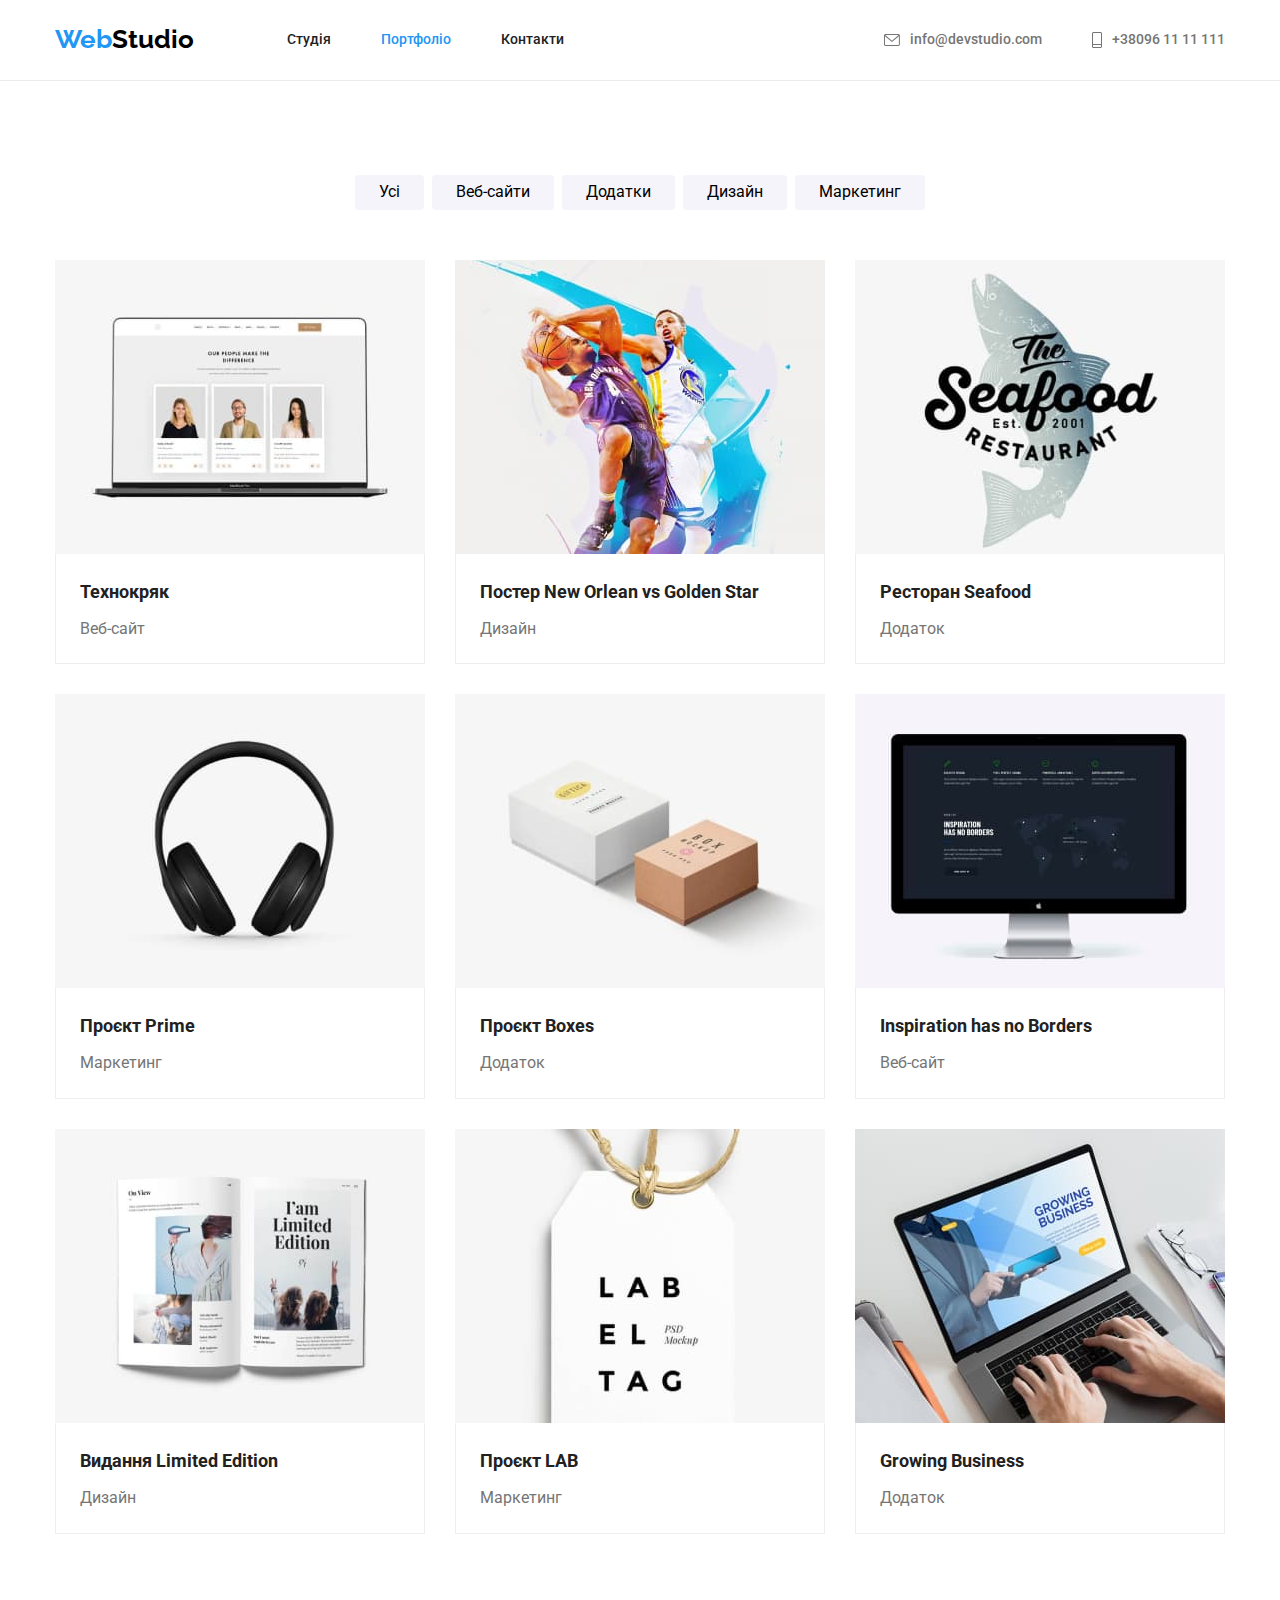
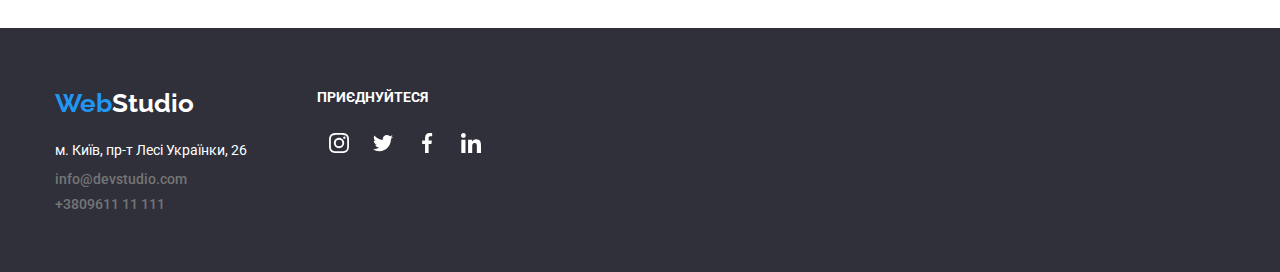
==== portfolio.html @ 87574e4a "finish-work" ====
<!DOCTYPE html>
<html lang="uk">
  <head>
    <meta charset="UTF-8">
    <meta http-equiv="X-UA-Compatible" content="IE=edge">
    <meta name="viewport" content="width=device-width, initial-scale=1.0">
    <title>Document</title>
    <link
      rel="stylesheet"
      href="https://cdnjs.cloudflare.com/ajax/libs/modern-normalize/1.0.0/modern-normalize.min.css">
    <link
      href="https://fonts.googleapis.com/css2?family=Raleway:wght@700&family=Roboto:wght@400;500;700;900&display=swap"
      rel="stylesheet">
    <link rel="stylesheet" href="./css/stiles.css">
  </head>
  <body>
    <header class="border">
      <div class="container head-stile">
        <nav class="nav">
          <a href="./index.html" class="logo"><span class="logo-decoration">Web</span>Studio</a>
          <ul class="menu-header">
            <li class="nav-link"><a href="./index.html" class="link">Студія</a></li>
            <li class="nav-link current"><a href="./portfolio.html" class="link">Портфоліо</a></li>
            <li class="nav-link"><a href="#" class="link">Контакти</a></li>
        </ul>
        </nav>
        <ul class="contact-list">
          <li class="contact-header"><a href="mailto:info@devstudio.com" class="contacts">
            <svg class="icon-contact" width="16px" height="12px">
              <use href="./images/icon-sprite.svg#icon-mail"></use>
            </svg>info@devstudio.com</a></li>
          <li class="contact-header"><a href="tel:+380961111111" class="contacts">
            <svg class="icon-contact" width="10px" height="16px">
              <use href="./images/icon-sprite.svg#icon-tel"></use>
            </svg>+38096 11 11 111</a></li>
        </ul>
        </div>
    </header>
    <main>
      <section class="section-position">
        <div class="container">
          <ul class="menu-portfolio">
            <li class="icon-button">
              <button type="button" class="button button-portfolio">Усі</button>
            </li>
            <li class="icon-button">
              <button type="button" class="button button-portfolio">
                Веб-сайти
              </button>
            </li>
            <li class="icon-button">
              <button type="button" class="button button-portfolio">
                Додатки
              </button>
            </li>
            <li class="icon-button">
              <button type="button" class="button button-portfolio">
                Дизайн
              </button>
            </li>
            <li class="icon-button">
              <button type="button" class="button button-portfolio">
                Маркетинг
              </button>
            </li>
          </ul>
          <ul class="products">
            <li class="icon-product">
              <a href="#">
                <img src="./images/Технокряк.jpg" alt="Технокряк" width="370">
                <div class="container-product">
                  <h3 class="name-product">Технокряк</h3>
                  <p class="group">Веб-сайт</p>
                </div>
              </a>
            </li>
            <li class="icon-product">
              <a href="#">
                <img
                  src="./images/Постер.jpg"
                  alt="Постер New Orlean vs Golden Star"
                  width="370">
                <div class="container-product">
                  <h3 class="name-product">Постер New Orlean vs Golden Star</h3>
                  <p class="group">Дизайн</p>
                </div>
              </a>
            </li>
            <li class="icon-product">
              <a href="#">
                <img
                  src="./images/Ресторан.jpg"
                  alt="Ресторан Seafood"
                  width="370">
                <div class="container-product">
                  <h3 class="name-product">Ресторан Seafood</h3>
                  <p class="group">Додаток</p>
                </div>
              </a>
            </li>
            <li class="icon-product">
              <a href="#">
                <img src="./images/Prime.jpg" alt="Проєкт Prime" width="370">
                <div class="container-product">
                  <h3 class="name-product">Проєкт Prime</h3>
                  <p class="group">Маркетинг</p>
                </div>
              </a>
            </li>
            <li class="icon-product">
              <a href="#">
                <img src="./images/Boxes.jpg" alt="Проєкт Boxes" width="370">
                <div class="container-product">
                  <h3 class="name-product">Проєкт Boxes</h3>
                  <p class="group">Додаток</p>
                </div>
              </a>
            </li>
            <li class="icon-product">
              <a href="">
                <img
                  src="./images/Inspiration.jpg"
                  alt="Inspiration has no Borders"
                  width="370">
                <div class="container-product">
                  <h3 class="name-product">Inspiration has no Borders</h3>
                  <p class="group">Веб-сайт</p>
                </div>
              </a>
            </li>
            <li class="icon-product">
              <a href="#">
                <img
                  src="./images/Видання.jpg"
                  alt="Видання Limited Edition"
                  width="370">
                <div class="container-product">
                  <h3 class="name-product">Видання Limited Edition</h3>
                  <p class="group">Дизайн</p>
                </div>
              </a>
            </li>
            <li class="icon-product">
              <a href="#">
                <img src="./images/LAB.jpg" alt="Проєкт LAB" width="370">
                <div class="container-product">
                  <h3 class="name-product">Проєкт LAB</h3>
                  <p class="group">Маркетинг</p>
                </div>
              </a>
            </li>
            <li class="icon-product">
              <a href="#">
                <img
                  src="./images/Growing.jpg"
                  alt="Growing Business"
                  width="370">
                <div class="container-product">
                  <h3 class="name-product">Growing Business</h3>
                  <p class="group">Додаток</p>
                </div>
              </a>
            </li>
          </ul>
        </div>
      </section>
    </main>
    <footer class="bg-footer">
      <div class="container footer-position">
        <div class="address-position">
        <a href="./index.html" class="logo logo-footer"><span class="logo-decoration">Web</span>Studio</a>
        <address>
          <ul>
            <li class="decor-address"><a href="https://goo.gl/maps/CPtrU1FHBa2aNyZL9" target="_blank" rel="noopener noreferrer nofollow" class="address">м. Київ, пр-т Лесі Українки, 26</a></li>
            <li class="tell"><a href="mailto:info@devstudio.com" class="contacts">info@devstudio.com</a></li>
            <li><a href="tel:+380961111111" class="contacts">+3809611 11 111</a></li>
          </ul>
        </address>
      </div>
      <div>
      <span class="main-social-link">Приєднуйтеся</span>
      <ul class="footer-social-link">
        <li class="footer-link"><a href="">
          <svg class="footer-icon" width="20px" height="20px">
            <use href="./images/icon-sprite.svg#icon-instagram"></use>
          </svg>
        </a></li>
        <li class="footer-link"><a href="">
          <svg class="footer-icon" width="20px" height="20px">
            <use href="./images/icon-sprite.svg#icon-twitter"></use>
          </svg >
        </a></li>
        <li class="footer-link"><a href="">
          <svg class="footer-icon" width="20px" height="20px">
            <use href="./images/icon-sprite.svg#icon-facebook"></use>
          </svg>
        </a></li>
        <li class="footer-link"><a href="">
          <svg class="footer-icon" width="20px" height="20px">
            <use href="./images/icon-sprite.svg#icon-linkedin"></use>
          </svg>
        </a></li>
      </ul>
      </div>
      </div>
      </footer>
  </body>
</html>
---- css/stiles.css ----
body {
    font-family: 'Roboto', sans-serif;
    font-style: normal;
    font-weight: 400;
    --dominant-color: #212121;
    --secondary-color:  #757575;
    --accent-color:  #2196F3;
}

*,
*::before,
*::after {
    box-sizing: border-box;
}
h1,
h2,
h3,
h4,
h5,
h6,
p,
ul { 
    margin: 0;
    padding: 0;
} 

a {
    text-decoration: none;
}

ul {
    list-style-type: none;
}

img {
    display: block;
    max-width: 100%;
    height: auto;
}
address{
    font-style: normal;
}
.container {
    width: 1200px;
    padding: 0 15px;
    margin: 0 auto;
}

                                            /*Header */

                                            /* Logo */
.logo {
    font-family: 'Raleway', sans-serif;
        font-style: normal;
        font-weight: 700;
        font-size: 26px;
        line-height: 1.2;
        color: #000000;
}

.logo.logo-footer {
    display: inline-block;
    margin-bottom: 20px;
    color: #ffffff;
}

.logo .logo-decoration {
    color: var(--accent-color);
}

                                         /* Navigation */
.border{
    border-bottom: 1px solid #ECECEC;
    padding-top: 24px;
    padding-bottom: 25px;  
}

.head-stile {
        display: flex;
        align-items: center;
   
}
.nav {
    display: flex;
    align-items: center;   
}

.menu-header{
    display: flex;
    margin-left: 93px;
}
.contact-list{
    display: flex;
    align-items: center;
    margin-left: auto;
}
.contact-header:not(:last-child){
    margin-right: 50px;
}

.nav-link:not(:last-child){
    margin-right: 50px;
}

.nav-link .link{
    font-weight: 500;
    font-size: 14px;
    line-height: 1.1;
    color: var(--dominant-color);
}

.nav-link.current .link{
    color: var(--accent-color);
}

.contacts{
    display: flex;
    align-items: center;
    font-weight: 500;
    font-size: 14px;
    line-height: 1.1;
    text-align: center;
    color: var(--secondary-color);
    fill: var(--secondary-color);
}

.icon-contact { 
    margin-right: 10px;
    
}


                                           /* accent */
.contacts:hover,
.contacts:focus,
.nav-link .link:hover,
.nav-link .link:focus,
.decor-address .address:hover,
.decor-address .address:focus{
    color: var(--accent-color);
    fill: var(--accent-color);
    cursor: pointer;
}

.hero .button:hover,
.hero .button:focus{
    background-color: #FFFFFF;
    color: var(--dominant-color);
}
.button:hover,
.button:focus {
    background-color: var(--accent-color);
    color: #ffffff;
}

                                      /* main index*/
.hero {
    width: 1600px;
    height: 600px;
    text-align: center;
    background-color: #2F303A;
    padding: 200px 0;
    margin: 0 auto;
    background: rgba(47, 48, 58, 0.4);
    background-image: url('/images/backgraund.jpg');
    background-repeat: no-repeat;
    background-position: center;
    background-size: cover;
}
.hero .title{
    font-weight: 900;
        font-size: 44px;
        line-height: 1.2;
        text-transform: uppercase;
         color: #FFFFFF;

         width: 696px;
         margin-left: auto;
         margin-right: auto;
         margin-bottom: 30px;
}
.hero .button{
    font-weight: 700;
    font-size: 16px;
    line-height: 1.9; 
    border-radius: 4px;
    border-color: transparent;
    color: #FFFFFF;
    background-color: var(--accent-color);

    min-height: 54px;
    min-width: 220px;
    padding: 10px 32px;
}
.section-position{
    padding-top: 94px;
    padding-bottom: 94px;

}
.benefits-section{
    padding-bottom: 0;
}
.button {
background: #F5F4FA;
cursor: pointer;
}
.name-section{
    font-weight: 700;
        font-size: 36px;
        line-height: 1.16;
        color: var(--dominant-color);
        text-align: center;

        margin-bottom: 50px;
}
.benefits-list{
    display: flex;
}
.benefits{
    text-align: left;
    width: 270px;
}
.benefits:not(:last-child){
    margin-right: 30px;
}
.benefits-container{
    display: flex;
    align-items: center;
    justify-content: center;
    width: 100%;
    height: 120px;
    background-color: #F5F4FA;
    border-radius: 4px;
    margin-bottom: 30px;
    padding: auto; 
}

.benefits .benefits-title{
    font-weight: 700;
        font-size: 14px;
        line-height: 1.14;
        color: var(--dominant-color);

        margin-bottom: 10px;
}
.benefits .text {
font-weight: 400;
    font-size: 14px;
    line-height: 1.7;
    color: var(--secondary-color);
}
.our-work{
    display: flex;
}
.work:not(:last-child){
    margin-right: 30px;
}
.team {
    background-color: #F5F4FA;
}
.team .team-title {
    font-weight: 500;
        font-size: 16px;
        line-height: 1.18;
        color: var(--dominant-color);

        padding-top: 30px;
        margin-bottom: 10px;
}
.team .position {
    font-weight: 400;
        font-size: 16px;
        line-height: 1.18;
        color: var(--secondary-color);

        padding-bottom: 16px;
}

.team-wrap{
    display: flex;
}
.icon-team:not(:last-child){
    margin-right: 30px;
}

.icon-team{
    text-align: center;
    background-color: #ffffff;
    box-shadow: 0px 1px 3px rgba(0, 0, 0, 0.12), 
    0px 1px 1px rgba(0, 0, 0, 0.14), 
    0px 2px 1px rgba(0, 0, 0, 0.2);
    border-radius: 0px 0px 4px 4px;
    border-color: transparent;  
    width: 270px;
}
.list-social-link{
    padding-left: 32px;
    padding-right: 32px;
    display: flex;
    padding-bottom: 30px;
}

.team-link, .footer-link {
    display: flex;
    align-items: center;
    justify-content: center;
    width: 44px;
    height: 44px;
    color: #AFB1B8;
    padding: 12px 12px;
}
.social-icon{
    fill: #AFB1B8;
}
.team-link:not(:last-child){
    margin-right: 10px;
}

.footer-link:hover,
.footer-link:focus,
.team-link:hover,
.team-link:focus{
    background-color: var(--accent-color);
    fill: #ffffff;
    border-radius: 50%;
    cursor: pointer;
}

.team-link:hover .social-icon{
    fill: #ffffff;
    cursor: pointer;
} 

.regular-customers{
    display: flex;
}

.icon-client{
    display: flex;
    align-items: center;
    justify-content: center;
    width: 170px;
    height: 92px;
    border: 1px solid #AFB1B8;
    border-radius: 4px;
    
}
.icon-client:not(:last-child){
    margin-right: 30px;
}
.logo-client{
    fill: #AFB1B8;
}
.icon-client:hover,
.icon-client:focus{
    border-color: var(--accent-color);
    cursor: pointer;
}

.icon-client:hover .logo-client,
.icon-client:focus .logo-client{
    fill: var(--accent-color);
}

                                  /* main portfolio */
.menu-portfolio{
    display: flex;
    justify-content: center;
    margin-bottom: 50px;
}
.icon-button:not(:last-child){
    margin-right: 8px;
}
.button-portfolio {
    border-color: transparent;
    border-radius: 4px;
    padding: 6px 22px;
}

.products{
    display: flex;
    flex-wrap: wrap;
}
.icon-product{
    width: 370px;

    margin-right: 30px;
    margin-bottom: 30px;
}
.icon-product:nth-child(3n){
    margin-right: 0px;
}
.icon-product:nth-last-child(-n+3){
    margin-bottom: 0px;
}
.icon-product:hover,
.icon-product:focus{
    box-shadow: 0px 1px 1px rgba(0, 0, 0, 0.12), 
    0px 4px 4px rgba(0, 0, 0, 0.06), 
    1px 4px 6px rgba(0, 0, 0, 0.16);
}

.button-portfolio:hover,
.button-portfolio:focus{
    box-shadow: 0px 3px 1px rgba(0, 0, 0, 0.1), 
    0px 1px 2px rgba(0, 0, 0, 0.08), 
    0px 2px 2px rgba(0, 0, 0, 0.12);
}

.container-product{
    border: 1px solid #EEEEEE;
    border-top: none;
    padding: 20px 24px;
}
.icon-product .name-product {
    font-weight: 700;
font-size: 18px;
line-height: 2;
color: var(--dominant-color);

margin-bottom: 4px;
}
.icon-product .group {
    font-weight: 400;
font-size: 16px;
line-height: 1.87;
color: var(--secondary-color);
}

                                      /* footer */
.bg-footer{
    background-color: #2F303A;
    padding-top: 60px;
    padding-bottom: 60px;
}
.bg-footer .container{
    text-align: left;
}
.address-position{
    margin-right: 70px;
}

.decor-address{
    margin-bottom: 9px;
}

.tell{
    margin-bottom: 9px;
}


.bg-footer .address {
    font-style: normal;
    font-weight: 400;
        font-size: 14px;
        line-height: 1.7;
        color: #FFFFFF;
}

.main-social-link{
    display: inline-block;
    font-style: normal;
    font-weight: 700;
    font-size: 14px;
    line-height: 0.875;
    text-transform: uppercase;

    color: #FFFFFF;

    margin-bottom: 20px;
}
.footer-social-link {
    display: flex;
}

.footer-position{
    display: flex;
}

.footer-icon{
    fill: #ffffff;
}
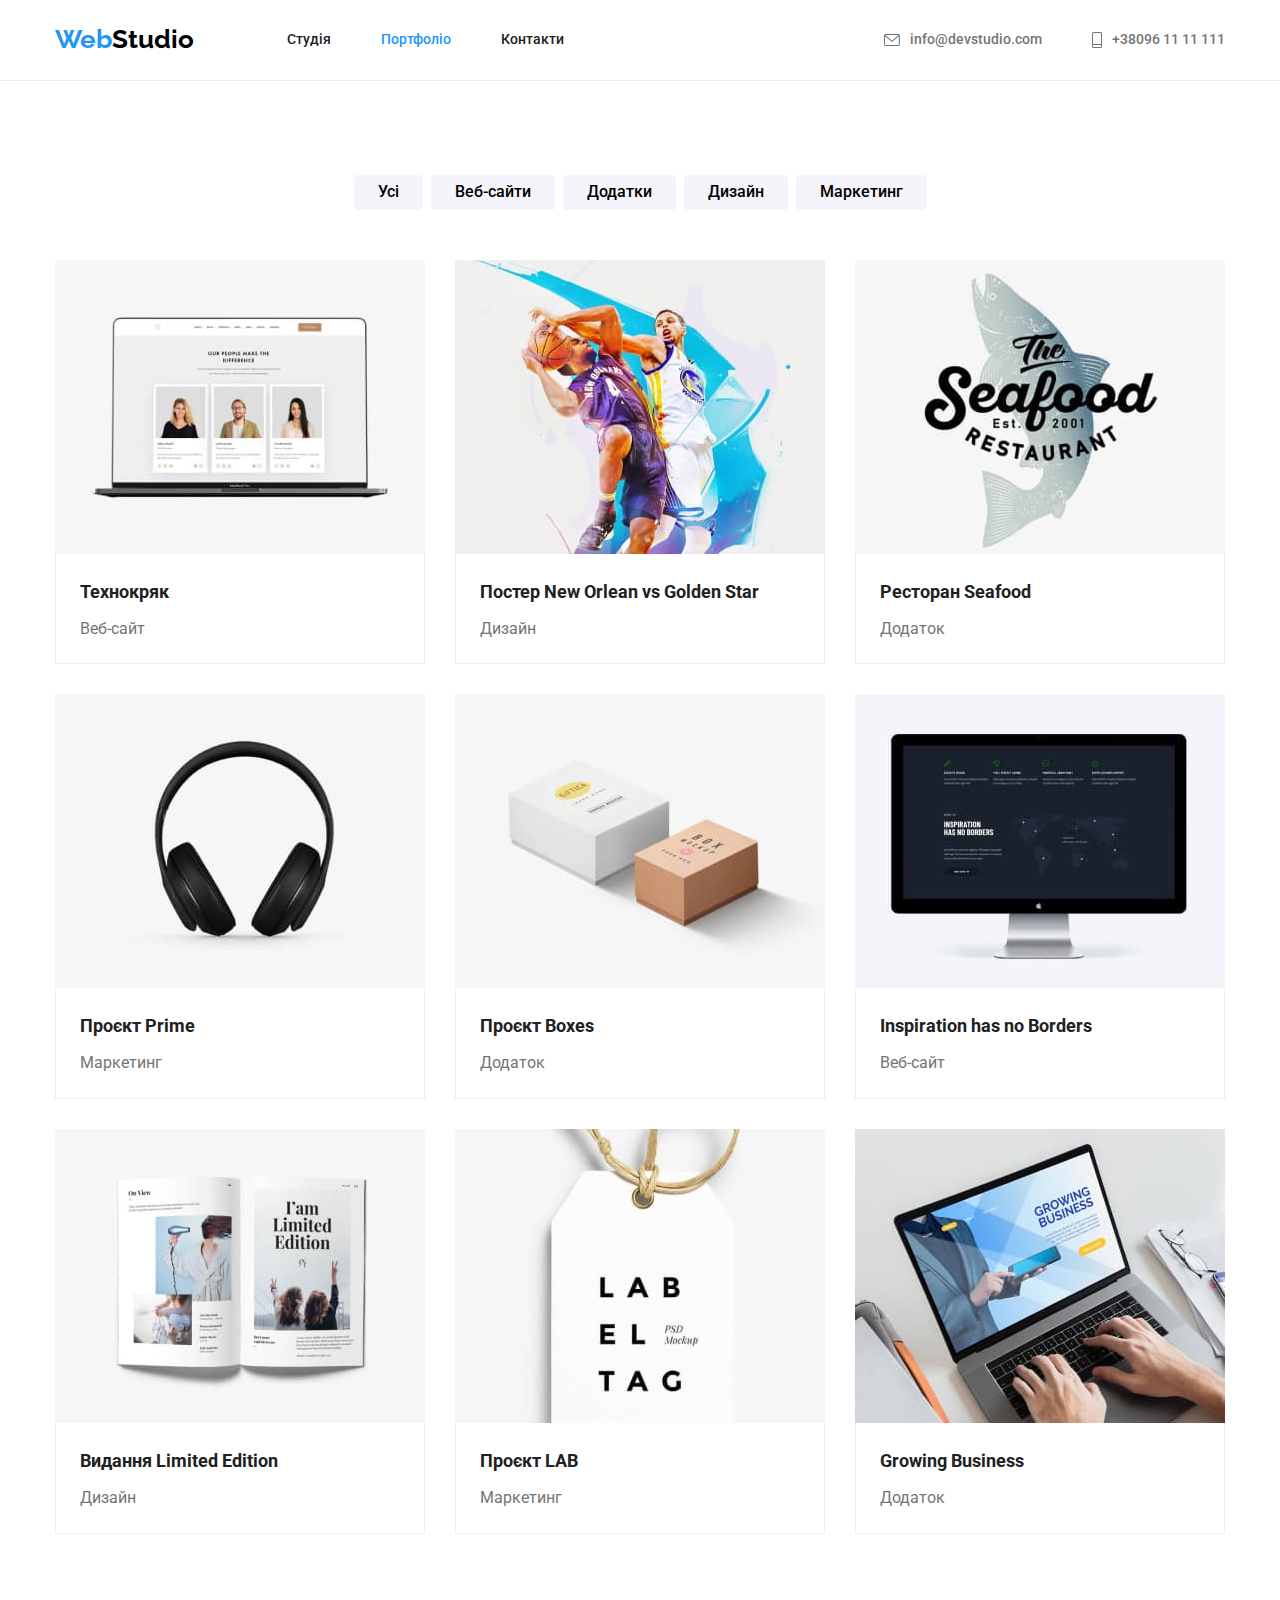
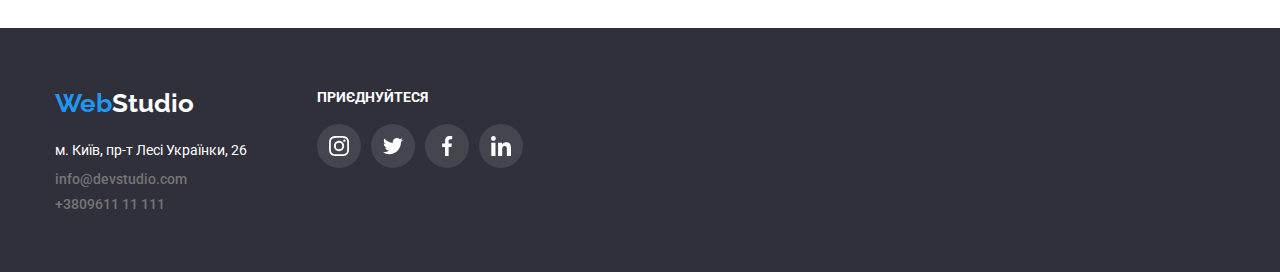
==== commit ebdb7e28: "fixid" ====
--- a/portfolio.html
+++ b/portfolio.html
@@ -66,7 +66,7 @@
           </ul>
           <ul class="products">
             <li class="icon-product">
-              <a href="#">
+              <a href="#" class="link-icon-product">
                 <img src="./images/Технокряк.jpg" alt="Технокряк" width="370">
                 <div class="container-product">
                   <h3 class="name-product">Технокряк</h3>
@@ -75,7 +75,7 @@
               </a>
             </li>
             <li class="icon-product">
-              <a href="#">
+              <a href="#" class="link-icon-product">
                 <img
                   src="./images/Постер.jpg"
                   alt="Постер New Orlean vs Golden Star"
@@ -87,7 +87,7 @@
               </a>
             </li>
             <li class="icon-product">
-              <a href="#">
+              <a href="#" class="link-icon-product">
                 <img
                   src="./images/Ресторан.jpg"
                   alt="Ресторан Seafood"
@@ -99,7 +99,7 @@
               </a>
             </li>
             <li class="icon-product">
-              <a href="#">
+              <a href="#" class="link-icon-product">
                 <img src="./images/Prime.jpg" alt="Проєкт Prime" width="370">
                 <div class="container-product">
                   <h3 class="name-product">Проєкт Prime</h3>
@@ -108,7 +108,7 @@
               </a>
             </li>
             <li class="icon-product">
-              <a href="#">
+              <a href="#" class="link-icon-product">
                 <img src="./images/Boxes.jpg" alt="Проєкт Boxes" width="370">
                 <div class="container-product">
                   <h3 class="name-product">Проєкт Boxes</h3>
@@ -117,7 +117,7 @@
               </a>
             </li>
             <li class="icon-product">
-              <a href="">
+              <a href="" class="link-icon-product">
                 <img
                   src="./images/Inspiration.jpg"
                   alt="Inspiration has no Borders"
@@ -129,7 +129,7 @@
               </a>
             </li>
             <li class="icon-product">
-              <a href="#">
+              <a href="#" class="link-icon-product">
                 <img
                   src="./images/Видання.jpg"
                   alt="Видання Limited Edition"
@@ -141,7 +141,7 @@
               </a>
             </li>
             <li class="icon-product">
-              <a href="#">
+              <a href="#" class="link-icon-product">
                 <img src="./images/LAB.jpg" alt="Проєкт LAB" width="370">
                 <div class="container-product">
                   <h3 class="name-product">Проєкт LAB</h3>
@@ -150,7 +150,7 @@
               </a>
             </li>
             <li class="icon-product">
-              <a href="#">
+              <a href="#" class="link-icon-product">
                 <img
                   src="./images/Growing.jpg"
                   alt="Growing Business"
@@ -180,22 +180,22 @@
       <div>
       <span class="main-social-link">Приєднуйтеся</span>
       <ul class="footer-social-link">
-        <li class="footer-link"><a href="">
+        <li class="footer-link"><a href="" class="link-footer-icon">
           <svg class="footer-icon" width="20px" height="20px">
             <use href="./images/icon-sprite.svg#icon-instagram"></use>
           </svg>
         </a></li>
-        <li class="footer-link"><a href="">
+        <li class="footer-link"><a href="" class="link-footer-icon">
           <svg class="footer-icon" width="20px" height="20px">
             <use href="./images/icon-sprite.svg#icon-twitter"></use>
           </svg >
         </a></li>
-        <li class="footer-link"><a href="">
+        <li class="footer-link"><a href="" class="link-footer-icon">
           <svg class="footer-icon" width="20px" height="20px">
             <use href="./images/icon-sprite.svg#icon-facebook"></use>
           </svg>
         </a></li>
-        <li class="footer-link"><a href="">
+        <li class="footer-link"><a href="" class="link-footer-icon">
           <svg class="footer-icon" width="20px" height="20px">
             <use href="./images/icon-sprite.svg#icon-linkedin"></use>
           </svg>
--- a/css/stiles.css
+++ b/css/stiles.css
@@ -155,14 +155,16 @@
 
                                       /* main index*/
 .hero {
-    width: 1600px;
+    max-width: 1600px;
     height: 600px;
     text-align: center;
     background-color: #2F303A;
     padding: 200px 0;
     margin: 0 auto;
-    background: rgba(47, 48, 58, 0.4);
-    background-image: url('/images/backgraund.jpg');
+    /* background: url('/images/backgraund.jpg'), rgba(47, 48, 58, 0.4); */
+    background-image: linear-gradient(to right, 
+    rgba(47, 48, 58, 0.4), rgba(47, 48, 58, 0.4)),
+    url("../images/backgraund.jpg");
     background-repeat: no-repeat;
     background-position: center;
     background-size: cover;
@@ -294,13 +296,12 @@
     width: 270px;
 }
 .list-social-link{
-    padding-left: 32px;
-    padding-right: 32px;
-    display: flex;
+    display: flex;
+    justify-content: center;
     padding-bottom: 30px;
 }
 
-.team-link, .footer-link {
+.designer-social-link, .link-footer-icon {
     display: flex;
     align-items: center;
     justify-content: center;
@@ -309,6 +310,11 @@
     color: #AFB1B8;
     padding: 12px 12px;
 }
+.link-footer-icon{
+    background: rgba(255, 255, 255, 0.1);
+    border-radius: 50%;
+    cursor: pointer;
+}
 .social-icon{
     fill: #AFB1B8;
 }
@@ -316,10 +322,10 @@
     margin-right: 10px;
 }
 
-.footer-link:hover,
-.footer-link:focus,
-.team-link:hover,
-.team-link:focus{
+.link-footer-icon:hover,
+.link-footer-icon:focus,
+.designer-social-link:hover,
+.designer-social-link:focus{
     background-color: var(--accent-color);
     fill: #ffffff;
     border-radius: 50%;
@@ -372,6 +378,11 @@
     margin-right: 8px;
 }
 .button-portfolio {
+    font-family: inherit;
+    font-style: normal;
+    font-weight: 500;
+    font-size: 16px;
+    line-height: 1,5;
     border-color: transparent;
     border-radius: 4px;
     padding: 6px 22px;
@@ -382,19 +393,22 @@
     flex-wrap: wrap;
 }
 .icon-product{
-    width: 370px;
-
     margin-right: 30px;
     margin-bottom: 30px;
 }
+
+.link-icon-product{
+    display: block;
+    width: 370px;
+}
 .icon-product:nth-child(3n){
     margin-right: 0px;
 }
 .icon-product:nth-last-child(-n+3){
     margin-bottom: 0px;
 }
-.icon-product:hover,
-.icon-product:focus{
+.link-icon-product:hover,
+.link-icon-product:focus{
     box-shadow: 0px 1px 1px rgba(0, 0, 0, 0.12), 
     0px 4px 4px rgba(0, 0, 0, 0.06), 
     1px 4px 6px rgba(0, 0, 0, 0.16);
@@ -412,7 +426,7 @@
     border-top: none;
     padding: 20px 24px;
 }
-.icon-product .name-product {
+.link-icon-product .name-product {
     font-weight: 700;
 font-size: 18px;
 line-height: 2;
@@ -420,7 +434,7 @@
 
 margin-bottom: 4px;
 }
-.icon-product .group {
+.link-icon-product .group {
     font-weight: 400;
 font-size: 16px;
 line-height: 1.87;
@@ -477,6 +491,9 @@
     display: flex;
 }
 
+.footer-link:not(:last-child){
+    margin-right: 10px;
+}
 .footer-icon{
     fill: #ffffff;
 }